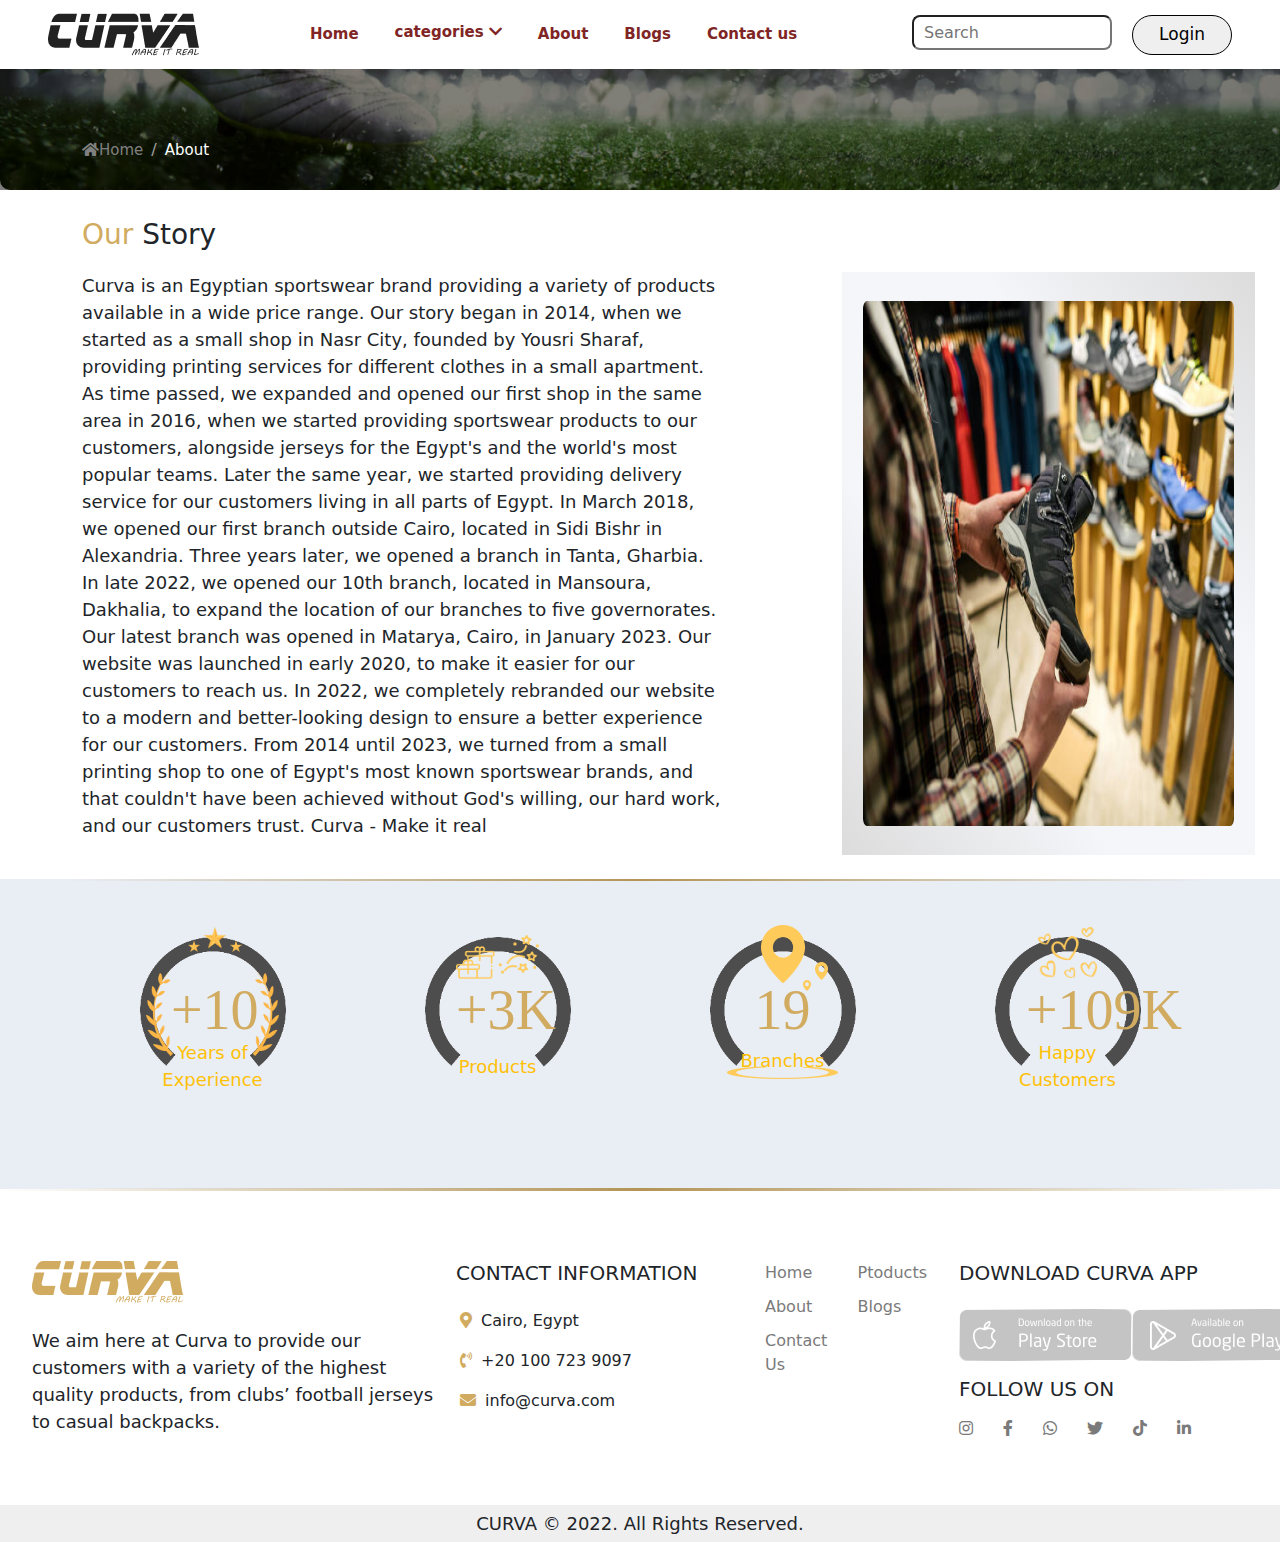
==== About.html @ 2c13c170 "First Upload" ====
<!DOCTYPE html>
<html lang="en" >
<head>
    <meta charset="UTF-8">
    <link href="https://cdn.jsdelivr.net/npm/bootstrap@5.3.3/dist/css/bootstrap.min.css" rel="stylesheet">
    <link rel="stylesheet" href="./CSS/style.css"/>
    <link rel="stylesheet" href="./CSS/all.css"/>
    <title>Curva</title>
</head>
<body>
    <header>
        <nav class="navbar fixed-top navbar-expand-sm bg-white">
            <div class="container-fluid px-5">
                <a class="navbar-brand" href="javascript:void(0)"><img src="./images/download (3).png" alt="" class="icon-header"></a>
                <button class="navbar-toggler" type="button" data-bs-toggle="collapse" data-bs-target="#mynavbar">
                  <span class="navbar-toggler-icon" ></span>
                </button>
                <div class="collapse navbar-collapse " id="mynavbar">
                  <ul class="navbar-nav m-auto">
                    <li class="header-chooses-li nav-item">
                      <a class="header-chooses-li-a nav-link" href="./index.html">Home</a>
                    </li>
                    <li class="header-chooses-list">
                        <a href="#" class="header-a1 header-chooses-li-a nav-link">categories <i class="fas fa-chevron-down i1"></i></a>
                        <div class="header-cacategories py-2">
                            <p href="#" class="header-categories-p">categories</p>
                            <ul class="header-chooses ul1">
                                <li class="header-categories-ul1-li header-chooses-li-a"><a href="#" class="header-categories-ul1-li-a header-categories-ul1-li-a1">Football clothes</a></li>
                                <li class="header-categories-ul1-li header-chooses-li-a"><a href="#" class="header-categories-ul1-li-a header-categories-ul1-li-a1">Football shoes</a></li>
                            </ul>
                            <ul class="header-chooses ul2">
                                <li class="header-categories-ul1-li header-chooses-li-a"><a href="#" class="header-categories-ul1-li-a header-categories-ul1-li-a1">Football</a></li>
                                <li class="header-categories-ul1-li header-chooses-li-a"><a href="#" class="header-categories-ul1-li-a header-categories-ul1-li-a1">clothes</a></li>
                            </ul>
                            <ul class="header-chooses ul3">
                                <li class="header-categories-ul1-li header-chooses-li-a"><a href="#" class="header-categories-ul1-li-a header-categories-ul1-li-a1">Football bags</a></li>
                                <li class="header-categories-ul1-li header-chooses-li-a"><a href="#" class="header-categories-ul1-li-a header-categories-ul1-li-a1">accessories</a></li>
                            </ul>
                        </div>
                    </li>
                    <li class="header-chooses-li nav-item"><a href="./About.html" class="header-chooses-li-a nav-link">About</a></li>
                    <li class="header-chooses-li nav-item"><a href="./Blogs" class="header-chooses-li-a nav-link">Blogs</a></li>
                    <li class="header-chooses-li nav-item"><a href="./Contact-Us.html" class="header-chooses-li-a nav-link">Contact us</a></li>
                  </ul>
                  <form class="d-flex">
                    <input class="search-input" type="text" placeholder="Search">
                    <button type="button" class="Login">Login</button> 
                  </form>
                </div>
              </div>
        </nav>
    </header>
    <div class="cover_header_page">
        <div class="overlay-cover-page d-flex align-items-end">
            <div class="container de">
                <div class="row">
                    <div class="col-12">
                        <div class="bg-transparent iq-card ">
                            <div class="row d-flex align-items-center mb-2">
                                <div class="col-lg-12">
                                    <div class="d-flex align-items-center bg-transparent">
                                        <ol class="breadcrumb bg-transparent mb-0 mt-1">
                                            <li class="breadcrumb-item text-initial">
                                                <a href="./index.html" class="router-link-active home" target="_self">
                                                    <i class="fas fa-home"></i>Home 
                                                </a>
                                            </li>
                                            <li class="breadcrumb-item text-white active">
                                                <span aria-current="location"> About </span>
                                            </li>
                                        </ol>
                                    </div>
                                </div>
                            </div>
                        </div>
                    </div>
                </div>
            </div>
        </div>
    </div>
    <section>
        <div class="mb-4 pt-4 text-initial container">
            <span class="font-size-16">
                <span>
                    <span class="title-colored-part">Our </span>
                </span>
                <span>
                    <span class="title-mode-part">Story</span>
                </span>
            </span>
            <div class="row justify-content-between mt-3">
                <div class="col-lg-7 story">
                    <p class=" text-initial">Curva is an Egyptian sportswear brand providing a variety of products available in a wide price range.

                    Our story began in 2014, when we started as a small shop in Nasr City, founded by Yousri Sharaf, providing printing services for different clothes in a small apartment. As time passed, we expanded and opened our first shop in the same area in 2016, when we started providing sportswear products to our customers, alongside jerseys for the Egypt's and the world's most popular teams. Later the same year, we started providing delivery service for our customers living in all parts of Egypt. 
                    
                    In March 2018, we opened our first branch outside Cairo, located in Sidi Bishr in Alexandria. Three years later, we opened a branch in Tanta, Gharbia. In late 2022, we opened our 10th branch, located in Mansoura, Dakhalia, to expand the location of our branches to five governorates. Our latest branch was opened in Matarya, Cairo, in January 2023.
                    
                    Our website was launched in early 2020, to make it easier for our customers to reach us. In 2022, we completely rebranded our website to a modern and better-looking design to ensure a better experience for our customers.
                    
                    From 2014 until 2023, we turned from a small printing shop to one of Egypt's most known sportswear brands, and that couldn't have been achieved without God's willing, our hard work, and our customers trust.
                    
                    Curva - Make it real
                    </p>
                </div>
                <div class="col-lg-4 col-10">
                    <div class="our-story-img d-flex align-items-center justify-content-center">
                        <img src="./images/our-story.7d98795c.png">
                    </div>
                </div>
            </div>
        </div>
    </section>
    <section class="iq-style1">
        <div class="achievements-section position-relative pt-5 pb-3 container">
            <div class="row mb-5 d-flex justify-content-around">
                <div class="mb-5 d-flex justify-content-center col-md-6 col-lg-2 col-6">
                    <div class="frame-about position-relative d-flex justify-content-center align-items-center mb-0">
                        <img src="./images/ellipse.8de0993b.png" class="shape">
                        <img src="./images/years.f1afad53.png" class="front-image-about exp-image">
                        <span class="achievement-stats text-center">
                            <p class="achievement-stats-text">+10</p>
                        </span>
                        <span class="achievement-title d-flex justify-content-center align-items-center">
                            <p class="text-warning text-center">Years of Experience</p>
                        </span>
                    </div>
                </div>
                <div class="mb-5 d-flex justify-content-center col-md-6 col-lg-2 col-6">
                    <div class="frame-about position-relative d-flex justify-content-center align-items-center mb-0">
                        <img src="./images/ellipse.8de0993b.png" class="shape">
                        <img src="./images/download (7).png" class="front-image-about product-image">
                        <span class="achievement-stats text-center">
                            <p class="achievement-stats-text">+3K</p>
                        </span>
                        <span class="achievement-title d-flex justify-content-center align-items-center">
                            <p class="text-warning">Products</p></span>
                        </div>
                </div>
                <div class="mb-5 d-flex justify-content-center col-md-6 col-lg-2 col-6">
                    <div class="frame-about position-relative d-flex justify-content-center align-items-center mb-0">
                        <img src="./images/ellipse.8de0993b.png" class="shape">
                        <img src="./images/download (8).png" class="front-image-about branch-image">
                        <span class="achievement-stats text-center">
                            <p class="achievement-stats-text">19</p>
                        </span>
                        <span class="achievement-title text-center">
                            <p class="text-warning">Branches</p>
                        </span>
                    </div>
                </div>
                <div class="mb-5 d-flex justify-content-center col-md-6 col-lg-2 col-6">
                    <div class="frame-about position-relative d-flex justify-content-center align-items-center mb-0">
                        <img src="./images/ellipse.8de0993b.png" class="shape">
                        <img src="./images/download (9).png" class="front-image-about clients-image">
                        <span class="achievement-stats text-center">
                            <p class="achievement-stats-text">+109K</p>
                        </span>
                        <span class="achievement-title d-flex justify-content-center align-items-center">
                            <p class="text-warning text-center">Happy Customers</p>
                        </span>
                    </div>
                </div>
            </div>
        </div>
    </section>
    <footer>
        <div class="footer-content p-4">
            <div class="footer-items row d-flex pt-5 justify-content-between">
                <div class="mb-4 col-lg-4 px-0 col-12 ">
                    <img src="./images/download(4).png" alt="" >
                    <p class="mt-4 font-size-12 text-justify"> We aim here at Curva to provide our customers with a variety of the highest quality products, from clubs’ football jerseys to casual backpacks. </p>
                </div>
                <div class="mb-4 col-lg-3 col-12">
                    <h5 class="mb-4">CONTACT INFORMATION</h5>
                    <ul class="list-unstyled">
                        <li class="mb-3">
                            <i class="fi px-1 fas fa-map-marker-alt"></i> Cairo, Egypt
                        </li>
                        <li class="mb-3">
                            <i class=" fi px-1 fas fa-phone-volume"></i>
                            <span style="direction: ltr; display: inline-block;"> +20 100 723 9097</span>
                        </li>
                        <li>
                            <i class=" fi px-1 fas fa-envelope"></i> info@curva.com
                        </li>
                    </ul>
                </div>
                <div class="mb-4 col-lg-2 col-12">
                    <div class="d-flex footer-list">
                         <ul class="footer-ul1 list-unstyled">
                            <li><a href="#">Home</a></li>
                            <li><a href="#">About</a></li>
                            <li><a href="#">Contact Us</a></li>
                        </ul>
                        <ul class="footer-ul1 list-unstyled">
                            <li><a href="#">Ptoducts</a></li>
                            <li><a href="#">Blogs</a></li>
                        </ul>
                    </div>
                </div>
                <div class="mb-4 col-lg-3 px-0 col-12">
                    <h5 class="text-uppercase font-weight-bold mb-4">DOWNLOAD CURVA APP</h5>
                    <div class="imgs d-flex">
                        <div class="me-auto">
                            <img src="./images/download (4).png" alt="" >
                        </div>
                        <div >
                            <img src="./images/download (5).png" alt="" >
                        </div>
                    </div>
                    <h5 class="text-uppercase font-weight-bold my-3 mb-3">FOLLOW US ON</h5>
                    <ul class="list-unstyled d-flex p-0 font-size-22 footer-socials ul-links" style="gap: 20px;">
                        <li><a href="#" target="_blank" ><i class="fab fa-instagram"></i></a></li>
                        <li><a href="#" target="_blank"><i class="fab fa-facebook-f"></i></a></li>
                        <li><a href="#" target="_blank"><i class="fab fa-whatsapp"></i></a></li>
                        <li><a href="#" target="_blank"><i class="fab fa-twitter"></i></a></li>
                        <li><a href="#" target="_blank"><i class="fab fa-tiktok"></i></a></li>
                        <li><a href="#" target="_blank"><i class="fab fa-linkedin-in"></i></a></li>
                    </ul>
                </div>
            </div>
        </div>
    </footer>
    <div class="f container-fluid">
        <p class="text-center m-0 p-0">CURVA © 2022. All Rights Reserved.</p>
    </div>
    <script src="https://cdn.jsdelivr.net/npm/bootstrap@5.3.3/dist/js/bootstrap.bundle.min.js"></script>
</body>
---- CSS/style.css ----
*{
    padding: 0;
    margin: 0;
    box-sizing: border-box;
}
header{
    margin-bottom: 10px;
}
.contain{
    width: 100%;
    margin: auto;
}
.header-chooses{
    list-style: none;
}
a{
    text-decoration: none;
}

.header-chooses-li-a{
   color:rgb(127, 37, 37);
   font-weight: bold;
   font-size: 15px;
   margin-right:20px ;
}
.header-chooses-li-a:hover {
    color: black;
    text-decoration: none;
 }
.i1{
    font-size: 15px;
}
.Login{
    font-size: 17px;
    border-radius: 20px;
    width: 100px;
    height: 40px;
    border: solid rgb(0, 0, 0) 1px;
    
}
.header-content .search-login button:hover {
    cursor: pointer;
    color:rgb(127, 37, 37) ;
}
.search-input{
    border-radius: 8px;
    width: 200px;
    height: 35px;
    padding-left: 10px;
    margin-right: 20px;
}
.header-chooses-list {
    position: relative;
}
.header-cacategories{
    position: absolute;
    width: 600px;
    display: flex;
    justify-content: space-between;
    align-items: center;
    border:2px solid rgb(127, 37, 37);
    transform: scale(0);
    opacity: 0;
    visibility: hidden;
    transition: transform .5s;
    margin-top: 5px;
    padding-left: 10px;
    z-index: 100;
    background-color: #fff;
}
.header-categories-p{
    margin-right: 20px;
    margin-top: 10px;
    font-size: 20px;
    font-weight: bold;
}
.header-chooses-list:hover .header-cacategories{
    transform: scale(1);
    opacity: 1;
    visibility: visible;
}
.header-categories-ul1-li{
    margin-top: 0px;
    margin-bottom: 10px;
}
.header-chooses-li .header-chooses-li-a{
    position: relative;
    padding: 10px 19px;
    display: block;
    font-weight: bold;
}
.header-categories-ul1-li a:hover{
    color: rgb(0, 0, 0);
}
.main-contenr{
    width: 100%;
    height: 89vh;
    background-image: url(../images/main-cover.3543edb9.png);
    background-repeat: no-repeat;
    background-size:cover;
    position: relative;
    margin: auto;
}
.overlay{
    position: absolute;
    height: 100%;
    width: 100%;
    top: 0;
    left: 0;
    background:hsla(0, 0%, 94.1%, .7);
}
.main-section-content{
width: 70%;
position: absolute;
top: 50%;
left: 50%;
transform: translate( -50% , -50%);
text-align: center;
}
.main-section-title{
    font-size: 40px;
}
.main-section-b{
    width: 160px;
    height: 45px;
    border-radius: 20px;
    margin-top: 20px;
    font-size: 17px;

}
.main-section-b:hover{
    cursor: pointer;
}
.main-section-b1{
    background-color:inherit;
    margin-right: 30px;
}
.main-section-b2{
    border: none;
    background-color:#d1ab5f;
}




.categ-sec{
    background-color:#f5f6fa;
}

.category-a{
    color: black;
}
.category-a:hover{
    text-decoration: none;
    color: black;
}
.title-colored-part {
    color: #d1ab5f;
    font-size: 28px;
}
.title-mode-part {
    font-size: 28px ;
}
.category-card-container{
    background-color: #fff;
}
.category-card-container {
    border: 1px solid transparent ;
    border-radius: 10px;
    overflow: hidden;
}
.category-card-container{
    z-index: 0;
    position: relative;
}
.categ-body{
    background-color: #fff;
    flex: 1 1 auto;
    min-height: 1px;
    padding: 1.25rem;
}
.shape-path {
    filter: invert(100%);
}
.front-image {
    position: relative;
    z-index: 5;
}
.shape-path {
    position: absolute ;
    top: 20px;
    width: 150px;
    height: 150px;
    border: none;
    background-repeat: no-repeat;
    background-position: 50%;
}
.card {
    display: flex;
    flex-direction: column;
    min-width: 0;
    word-wrap: break-word;
    background-color: #fff;
    background-clip: border-box;
    border: 1px solid rgba(0, 0, 0, .125);
    border-radius: .25rem;
    padding: 0;
}
.position-relative {
    position: relative !important;
}
.justify-content-center {
    justify-content: center ;
}
.align-items-center {
    align-items: center ;
}
.frame {
    height: 197px;
}

.category-card-container {
    border: 1px solid transparent !important;
    border-radius: 10px !important;
    overflow: hidden;
}

.categ-sec{
    background-color: rgb(244, 244, 244);
}



.Product-content{
    width: 95%;
    margin: auto;
    margin-bottom: 0px;
}
.Product-section{
    background-color:rgb(225, 225, 225);
}

.header-product span span{
    color: rgb(0, 0, 0);
    font-size: 30px;
   
}
.header-product span .s1{
    color: #ffd369;
}
.header-product a button{
    font-size: 20px;
    border: 1px solid black;
    border-radius: 40px;
    width: 120px;
    height: 60px;
}

.card{
    border-radius:10px;
    margin-bottom: 20px;
}
.card-img-top{
    border-radius: 10px;
}
.card-body{
    position: relative;
}
.card-body p{
    font-size: 18px;
}
.price{
    font-size: 18px;
    font-weight: bold;
    color: #d1ab5f;
}
.e{
    font-size: 10px;
    
}
.carti{
    display: inline-block;
    position: absolute;
    left: 240px;
}
.arrow{
    display: inline-block;
    position: absolute;
    left: 240px;
    color:#ffd369;
    visibility: hidden;
    opacity: 0;
    transition:all 0.5s;
}
.card:hover .arrow{
    visibility: visible;
    opacity: 1;
    left:270px;
}
.card:hover .carti{
    color: #d1ab5f;
}
.card:hover{
    box-shadow: 1px 1px 100px 10px rgb(172, 172, 172);
}
.brand-img {
    width: 108px;
}
.curva-transparent-btn {
    border-radius: 25px ;
    background-color: transparent ;
    color: black;
    border: black solid 1px;
}
.company{
    background-color: #e5e6ea;
}
.curva-transparent-btn:hover {
     color: black;
}
.clups{
    background-color: #e9edf4;
}
.Blogs-content{
    width: 95%;
    margin:auto;
   
}
.Blogs-section{
    background-color:#f5f6fa;
}
.header-Blogs{
    margin-bottom: 48px;
}
.header-Blogs span span{
    font-size: 30px;
}
.header-Blogs span .s1{
    color: #ffd369;
}
.header-Blogs a button{
    font-size: 20px;
    border: 1px solid black;
    border-radius: 40px;
    width: 120px;
    height: 60px;
}
.card-img-top{
    border-radius: 10px 10px 0 0;
}
.card-body p{
    font-size: 18px;
}
.card-body .p1{
    color: rgb(145, 145, 145);
    font-size: 15px;
}
.card-body .p2{
    font-size: 20px;
    font-weight: bold;
}
.card-body .p3{
    color: rgb(171, 171, 171);
    font-size: 17px;
}
.f{
    background-color: #f0efef;
    padding: 5px 0;
}
.f p{
    font-size:18px ;
}
footer:before {
    position: absolute;
    content: "";
    top: 0;
    width: 100%;
    left: 0;
    z-index: 1;
    height: 1.5px;
    background: #b39455;
    background: linear-gradient(90deg, rgba(179, 148, 85, 0), #b39455 50%, #b39455 0, rgba(179, 148, 85, 0));
}
footer{
position: relative;
}
.footer-items{
    padding-left: 20px;
}
.fi{
    color:#d1ab5f;
}
.footer-list ul li a{
    color: rgb(122, 122, 122);
    text-decoration: none;
}
.footer-list ul li a:hover{
    color: rgb(42, 42, 42);
}
.footer-ul1{
    margin-right: 20px;
}
.footer-ul1 li{
    margin-bottom: 10px;
}
.ul-links li a i{
    display: inline-block;
    color:rgb(122, 122, 122) ;
    margin-right: 10px;
}
.ul-links li a i:hover{
    color: rgb(42, 42, 42);
}
.cover_header_page {
    border-radius: 10px;
    position: relative;
    width: 100%;
    height: 20vh;
    background-size: cover !important;
    background-position: 0;
    background-image: url(../images/cover_pages.f0f592cc.png);
}
.overlay-cover-page {
    position: absolute;
    top: 0;
    left: 0;
    width: 100%;
    height: 100%;
    background: rgba(0, 0, 0, .5);
}
.breadcrumb-item a, .breadcrumb-item span {
    font-size: 15px ;
}
.text-initial {
    text-align: initial ;
}
a, a:hover {
    color: var(--iq-primary);
}
.de{
    padding-bottom: 20px;
}
.home{
    color: grey;
}
.home:hover{
    color: rgb(99, 99, 99);
    text-decoration: none;
}

.our-story-img {
    background-image: linear-gradient(to right top, #dcdcdc,#f5f6fa, #f5f6fa, #dcdcdc);
}
.our-story-img {
    width: 116%;
    height: 100%;
}

.our-story-img img {
    width: 90%;
    height: 90%;
}
.story{
    margin-right: 50px;
}
.achievements-section:after, .achievements-section:before {
    content: "";
    width: 100%;
    position: absolute;
    left: 0;
    height: 1.5px;
    background: #b39455;
    background: linear-gradient(90deg, rgba(179, 148, 85, 0), #b39455 50%, #b39455 0, rgba(179, 148, 85, 0));
}
.achievements-section:before {
    top: 0;
}
.achievements-section:after {
    bottom: 0;
}
.iq-style1 {
    background-color: #e9edf4 !important;
} 
.frame-about {
    padding: 10px !important;
}
.shape {
    color: #a09e9e;
    width: 100%;
    position: relative;
    border: none;
    background-position: 50%;
    
}
.product-image {
    top: 5%;
    width: 50%;
    height: auto;
}
.clients-image {
    top: 0;
    width: 35%;
    height: auto;
}
.exp-image {
    top: 0;
    width: 80%;
    height: auto;
}
.front-image-about {
    position: absolute !important;
    margin-left: auto;
    margin-right: auto;
}
.achievement-stats {
    direction: ltr;
    position: absolute !important;
    top: 30%;
    margin: auto !important;
    height: 100px;
    width: 50%;
}
.achievement-stats-text {
    font-family: Inter;
    font-style: normal;
    font-weight: 500;
    font-size: 56px;
    line-height: 77px;
    text-transform: capitalize;
    color: #d1ab5f !important;
}
.achievement-title {
    padding: 0 !important;
    position: absolute !important;
    top: 80%;
    margin-left: auto;
    margin-right: auto;
    width: 111px;
    height: 54px;
}
.content-page {
    overflow: unset !important;
    padding: 0 !important;
}
.city-box {
    font-size: 24px;
   
    padding: 5px 20px 5px 150px;
    margin-left: -150px;
    margin-bottom: 20px;
}
p {
    font-size: 18px;
}
.curva-icon-btn, .grey-btn {
    font-size: 18px !important;
    font-width: 400;
}
.curva-icon-btn {
    border-radius: 8px !important;
    border: 1px solid #d1ab5f !important;
    color: #d1ab5f !important;
}
.curva-icon-btn, .curva-remove-btn {
    padding: 5px 21px;
    background-color: transparent !important;
}
.curva-granola-btn {
    border: none !important;
    background-color: #ceb47f;
}
.small-rounded-btn {
    border-radius: 8px !important;
}
.curva-granola-btn, .curva-transparent-btn {
    height: 53px !important;
    padding: 12px 29px !important;
    font-size: 18px !important;
    font-weight: 400 !important;
}
.curva-form {
    background-color: #e5e6ea;
}
.curva-form-up {
    margin-top: -40px !important;
}
.curva-form {
    padding: 40px 50px;
    border-radius: 8px;
    display: flex;
    flex-wrap: wrap;
    justify-content: center;
}
.curva-control-input {
    position: relative !important;
    border-radius: 7px !important;
    overflow: hidden !important;
}
.curva-control-input input {
    border: none !important;
    border-radius: 0 !important;
}
.content-page{
   background-color:  #f5f6fa;
}
.breadcrumb-item+.breadcrumb-item::before{
    color: #a09e9e;
}
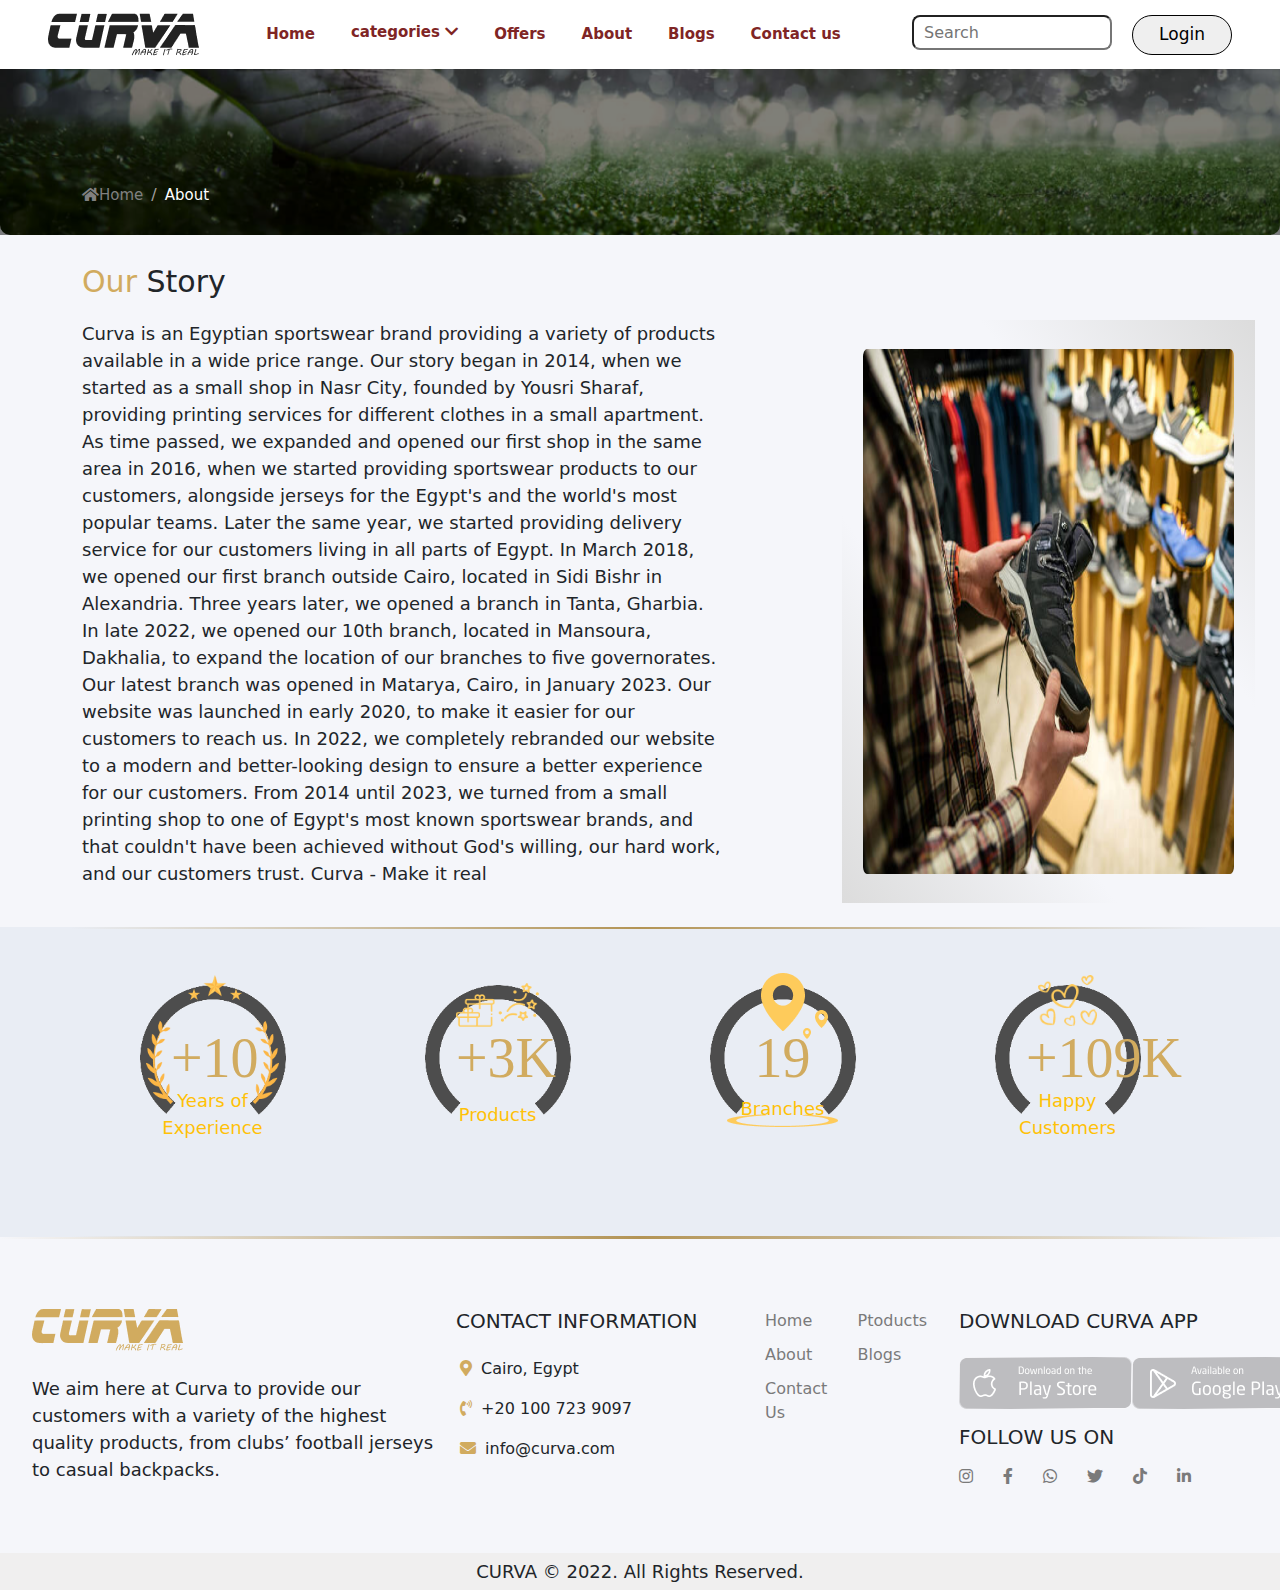
==== commit a09ebfe6: "third Upload" ====
--- a/About.html
+++ b/About.html
@@ -10,7 +10,7 @@
 <body>
     <header>
         <nav class="navbar fixed-top navbar-expand-sm bg-white">
-            <div class="container-fluid px-5">
+            <div class="container-fluid px-5 d-flex">
                 <a class="navbar-brand" href="javascript:void(0)"><img src="./images/download (3).png" alt="" class="icon-header"></a>
                 <button class="navbar-toggler" type="button" data-bs-toggle="collapse" data-bs-target="#mynavbar">
                   <span class="navbar-toggler-icon" ></span>
@@ -21,7 +21,7 @@
                       <a class="header-chooses-li-a nav-link" href="./index.html">Home</a>
                     </li>
                     <li class="header-chooses-list">
-                        <a href="#" class="header-a1 header-chooses-li-a nav-link">categories <i class="fas fa-chevron-down i1"></i></a>
+                        <a href="./Products.html" class="header-a1 header-chooses-li-a nav-link">categories <i class="fas fa-chevron-down i1"></i></a>
                         <div class="header-cacategories py-2">
                             <p href="#" class="header-categories-p">categories</p>
                             <ul class="header-chooses ul1">
@@ -38,8 +38,9 @@
                             </ul>
                         </div>
                     </li>
+                    <li class="header-chooses-li nav-item"><a href="./Offers.html" class="header-chooses-li-a nav-link">Offers</a></li>
                     <li class="header-chooses-li nav-item"><a href="./About.html" class="header-chooses-li-a nav-link">About</a></li>
-                    <li class="header-chooses-li nav-item"><a href="./Blogs" class="header-chooses-li-a nav-link">Blogs</a></li>
+                    <li class="header-chooses-li nav-item"><a href="./Blogs.html" class="header-chooses-li-a nav-link">Blogs</a></li>
                     <li class="header-chooses-li nav-item"><a href="./Contact-Us.html" class="header-chooses-li-a nav-link">Contact us</a></li>
                   </ul>
                   <form class="d-flex">
@@ -47,13 +48,19 @@
                     <button type="button" class="Login">Login</button> 
                   </form>
                 </div>
+                <!-- <span style="position: relative; margin-left: 20px;">
+                    <div class="countCart position-absolute">1</div>
+                    <a href="./cart.html">
+                        <i style="color: #d1ab5f; font-size: 28px;" class="fas fa-shopping-cart"></i>
+                    </a>
+                </span> -->
               </div>
         </nav>
     </header>
     <div class="cover_header_page">
         <div class="overlay-cover-page d-flex align-items-end">
             <div class="container de">
-                <div class="row">
+                <div class="row ">
                     <div class="col-12">
                         <div class="bg-transparent iq-card ">
                             <div class="row d-flex align-items-center mb-2">
@@ -226,4 +233,5 @@
         <p class="text-center m-0 p-0">CURVA © 2022. All Rights Reserved.</p>
     </div>
     <script src="https://cdn.jsdelivr.net/npm/bootstrap@5.3.3/dist/js/bootstrap.bundle.min.js"></script>
-</body>+</body>
+</html>--- a/CSS/style.css
+++ b/CSS/style.css
@@ -2,6 +2,10 @@
     padding: 0;
     margin: 0;
     box-sizing: border-box;
+}
+body{
+   background-color:  #f5f6fa;
+   /* font-family: Neo Sans Arabic Regular ; */
 }
 header{
     margin-bottom: 10px;
@@ -156,10 +160,10 @@
 }
 .title-colored-part {
     color: #d1ab5f;
-    font-size: 28px;
+    font-size: 30px;
 }
 .title-mode-part {
-    font-size: 28px ;
+    font-size: 30px ;
 }
 .category-card-container{
     background-color: #fff;
@@ -415,7 +419,7 @@
     border-radius: 10px;
     position: relative;
     width: 100%;
-    height: 20vh;
+    height: 25vh;
     background-size: cover !important;
     background-position: 0;
     background-image: url(../images/cover_pages.f0f592cc.png);
@@ -441,6 +445,9 @@
     padding-bottom: 20px;
 }
 .home{
+    color: grey;
+}
+.blogs{
     color: grey;
 }
 .home:hover{
@@ -554,7 +561,7 @@
 }
 .curva-icon-btn, .grey-btn {
     font-size: 18px !important;
-    font-width: 400;
+    
 }
 .curva-icon-btn {
     border-radius: 8px !important;
@@ -605,4 +612,314 @@
 }
 .breadcrumb-item+.breadcrumb-item::before{
     color: #a09e9e;
-}+}
+
+.btn-sort{
+    color: #d1ab5f;
+    border:  1px solid #d1ab5f;
+    background-color: transparent;
+    height: 45px;
+    width: 100px;
+}
+.curva-dropdown{
+    background-color: #e5e6ea;
+    color:  black;
+}
+.btn:hover {
+    color: #d1ab5f;
+    border:  1px solid #d1ab5f;
+    background-color: transparent;
+}
+.btn-check:checked+.btn, .btn.active, .btn.show, .btn:first-child:active, :not(.btn-check)+.btn:active{
+    color: #000000;
+    border:  1px solid #d1ab5f;
+    background-color: transparent;
+}
+.dropdown-item:hover{
+    color: #d1ab5f;
+}
+.img-container{
+    height: 300px;
+    width: auto;
+    background-size: cover;
+    
+}
+.card-arrow-icon{
+    opacity: 0;
+    transform: translateX(-10px);
+    color: #d1ab5f;
+    transition: .3s;
+}
+.card:hover .card-arrow-icon{
+    
+    opacity: 1;
+    transform: translateX(10px);
+}
+.card:hover .cars{
+    color: #d1ab5f;
+}
+.fav-btn {
+    position: absolute;
+    top: 15px;
+    right: 15px;
+    width: 40px;
+    height: 40px;
+    border: none;
+    border-radius: 50%;
+    display: flex;
+    justify-content: center;
+    align-items: center;
+    background-color: transparent;
+}
+.tags {
+    position: absolute;
+    top: 10px;
+    left: 15px;
+}
+.tag {
+    margin-top: 5px;
+    padding: 3px 20px;
+    height: 35px;
+    width: -webkit-fit-content;
+    width: -moz-fit-content;
+    width: fit-content;
+    border: none;
+    border-radius: 25px;
+    font-size: 16px;
+    font-weight: 500;
+    background-color: #c45858;
+    color: #fff;
+    position: relative;
+    display: flex;
+    justify-content: center;
+    align-items: center;
+}
+.all-categ {
+    background-color: #efefef;
+}
+
+.side-filter .category-list {
+    text-align: left;
+}
+ .side-filter .not-collapsed {
+    background-color: #f5f6fa;
+    border-left: 2px solid #d1ab5f;
+}
+.list-group-item{
+    background-color: #efefef;
+
+}
+.list-group div{
+    border-width: 0px;
+}
+.list-group .active-all {
+    background-color: #f5f6fa;
+    border-left: 2px solid #d1ab5f;
+    border-radius: 10px;
+}
+.curva-granola-btn{
+    background-color: #d1ab5f !important;
+    color: #000 ;
+}
+.curva-granola-btn:hover{
+    color: #000;
+}
+.curva-pagination>li>span {
+    margin-left: 8px ;
+    background-color: transparent ;
+    border-radius: 5px ;
+}
+.page-link {
+    color: black;
+}
+.page-item.disabled .page-link {
+    color: #6c757d;
+    pointer-events: none;
+    cursor: auto;
+    background-color: #fff;
+    
+}
+.page-link {
+    position: relative;
+    display: block;
+    padding: .5rem .75rem;
+    margin-left: -1px;
+    line-height: 1.25;
+    color: var(--iq-primary);
+    background-color: transparent;
+}
+.page-item.disabled .page-link {
+    color: #6c757d;
+    pointer-events: none;
+    cursor: auto;
+    background-color: transparent;
+  
+}
+.soon-tag {
+    background-color: #d1ab5f;
+    color: #fff;
+}
+.active>.page-link, .page-link.active {
+    z-index: 3;
+    color: black;
+    background-color: #e9edf4;
+    border-color: #e9edf4;
+}
+.disabled>.page-link{
+    border-color: #e9edf4;
+}
+.curva-pagination>li>button, .curva-pagination>li>span {
+    margin-left: 8px !important;
+    background-color: transparent !important;
+    border-radius: 5px !important;
+}
+.curva-pagination>li.active>button, .curva-pagination>li>button:focus {
+    background-color: #e9edf4;
+    box-shadow: none;
+}
+.wishlist_button {
+    background: none !important;
+    border: none;
+    justify-content: space-between;
+    display: flex;
+    gap: 14px;
+    align-items: center;
+    color: #939393;
+
+}
+.wishlist_button i {
+    padding: 8px;
+    border-radius: 50%;
+    font-size: 16px;
+    background-color: #fff;
+}
+.category_badge {
+    background-color: #fff;
+}
+.badge {
+    padding: .3em .6em;
+    line-height: 1.3;
+    text-transform: capitalize;
+    color: #000;
+    font-weight: 500;
+}
+.selected_color, .selected_size {
+    border: 1px solid #d1ab5f;
+}
+.selected_size{
+    background-color: #e9edf4;
+}
+.products_color_outside {
+    width: 35px;
+    height: 35px;
+    border-radius: 10px;
+    display: flex;
+    justify-content: center;
+    align-items: center;
+}
+.products_color_inside {
+    width: 25px;
+    height: 25px;
+    border-radius: 50%;
+}
+.table-quantity-btn:disabled{
+    background-color: #f5f6fa;
+}
+.table-quantity-btn {
+    width: 45px;
+    height: 45px;
+    border: none !important;
+    border-radius: 8px;
+    color: #d1ab5f !important;
+    font-size: 20px !important;
+}
+.table-quantity-text {
+    width: 80px !important;
+    height: 45px !important;
+    border: none !important;
+    border-radius: 8px;
+    font-size: 14px;
+    text-align: center;
+    color: #000;
+    background-color: #e5e6ea;
+}
+.add_to_cart_button {
+    background: transparent;
+    border: 1px solid #d1ab5f;
+    color: #d1ab5f;
+}
+.buy:hover{
+    color: black;
+}
+.countCart {
+    background-color: #000;
+    width: 12px;
+    height: 12px;
+    border-radius: 50%;
+    right: -7px;
+    top: -1px;
+    color: #fff;
+    font-weight: 700;
+    display: flex;
+    justify-content: center;
+    align-items: center;
+    font-size: 9px;
+}
+.curva-table th {
+    background-color: #e5e6ea;
+    color: #c1c1c1;
+}
+.curva-table-row{
+    background-color: #efefef !important;
+}
+.curva-table-row td{
+    border-top-color: #fff !important;
+    border-top: 1px solid #dee2e6;
+    background-color: transparent;
+    vertical-align: middle !important;
+}
+.table-img {
+    width: 65px;
+    height: 65px;
+    border-radius: 6px;
+    margin-right: 10px;
+}
+td, th {
+    outline: 0;
+    white-space: nowrap;
+}
+.currency {
+    font-size: 12px;
+    margin-left: 5px;
+    color: #c1c1c1;
+}
+.table-quantity-btn{
+    background-color: white;
+}
+.remove-btn:hover{
+    border: none !important;
+}
+.order-summary .title {
+    font-size: 20px;
+    font-width: 400px;
+    color: #d1ab5f !important;
+}
+.order-summary {
+    padding: 20px 0;
+    border-radius: 8px;
+    font-size: 18px;
+    font-width: 400px;
+    background-color: #efefef;
+}
+.order-summary .row {
+    margin: 0 !important;
+    padding: 5px 20px;
+}
+.order-summary .total-row {
+    padding: 10px 20px !important;
+    margin: 15px 0 !important;
+}
+.order-summary .total-row {
+    background-color: #f5f6fa;
+}
+
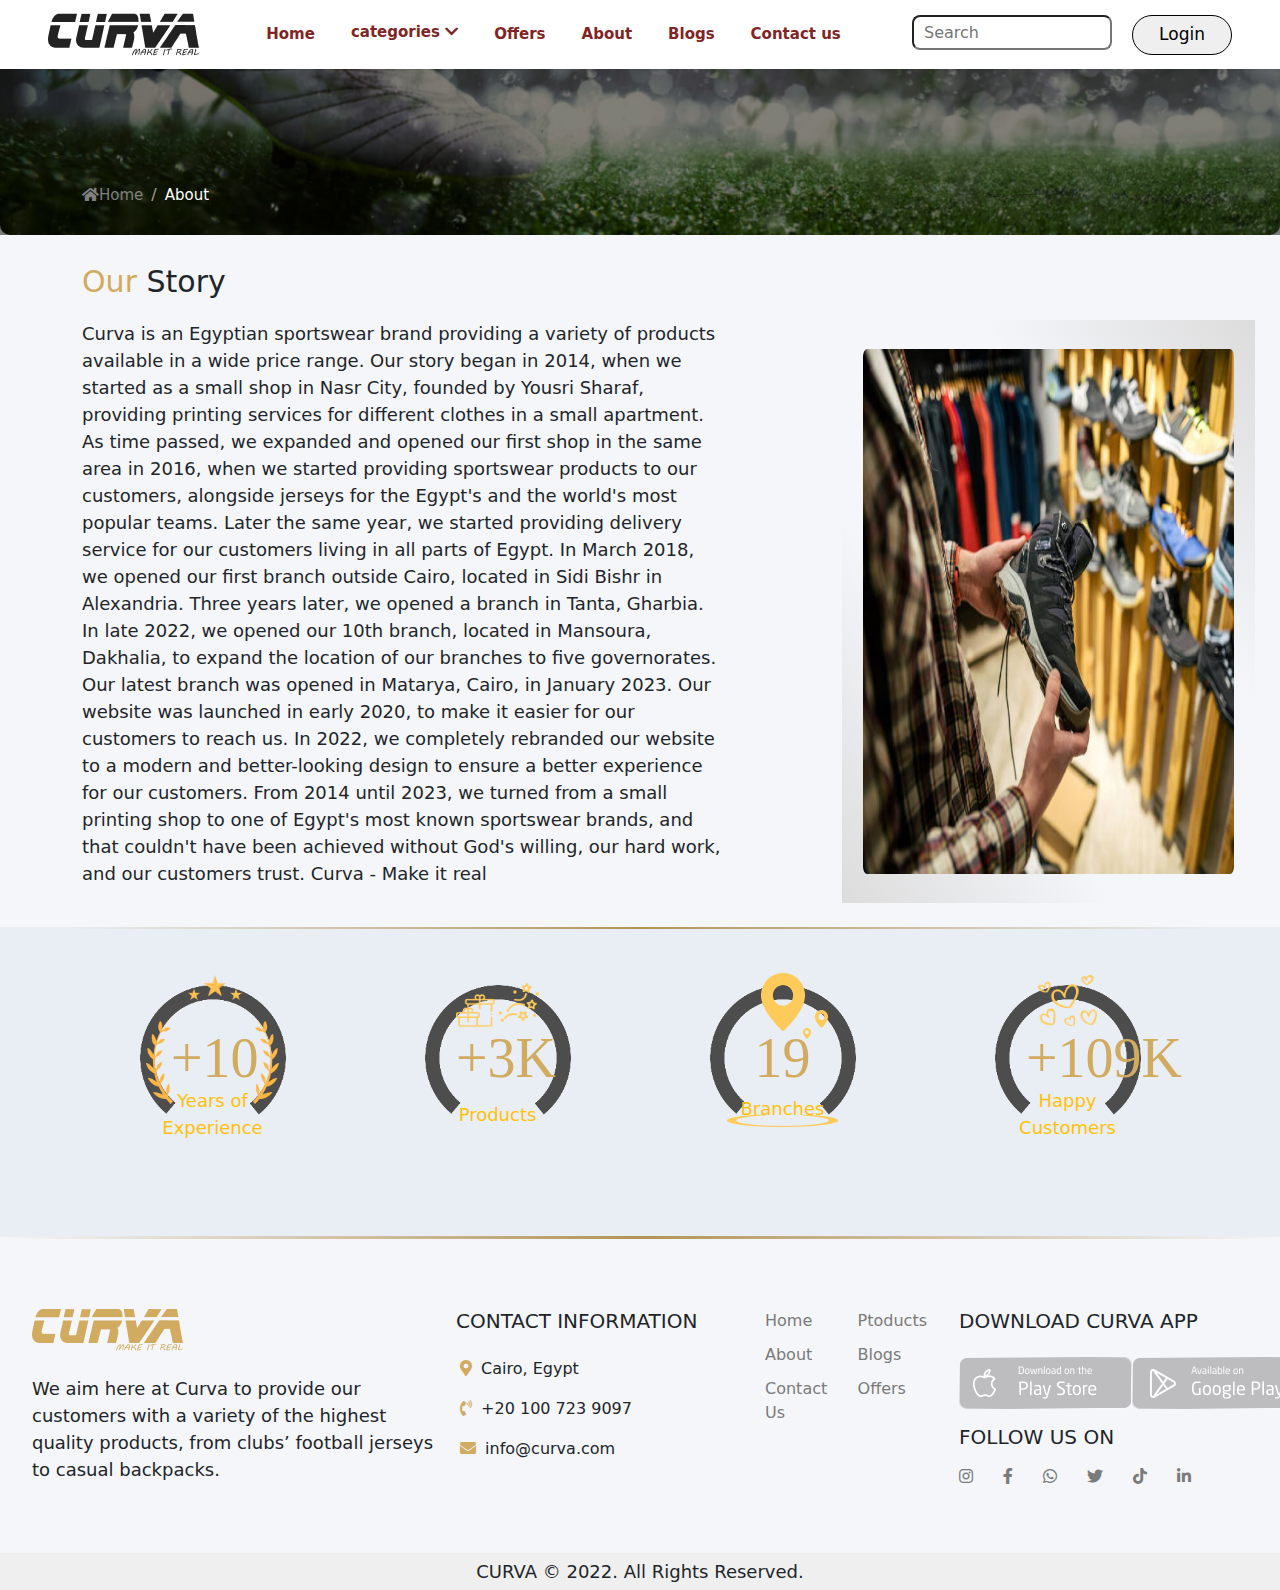
==== commit bb4982b7: "fourth Upload" ====
--- a/About.html
+++ b/About.html
@@ -196,13 +196,14 @@
                 <div class="mb-4 col-lg-2 col-12">
                     <div class="d-flex footer-list">
                          <ul class="footer-ul1 list-unstyled">
-                            <li><a href="#">Home</a></li>
-                            <li><a href="#">About</a></li>
-                            <li><a href="#">Contact Us</a></li>
+                            <li><a href="./index.html">Home</a></li>
+                            <li><a href="./About.html">About</a></li>
+                            <li><a href="./Contact-Us.html">Contact Us</a></li>
                         </ul>
                         <ul class="footer-ul1 list-unstyled">
-                            <li><a href="#">Ptoducts</a></li>
-                            <li><a href="#">Blogs</a></li>
+                            <li><a href="./Products.html">Ptoducts</a></li>
+                            <li><a href="./Blogs.html">Blogs</a></li>
+                            <li><a href="./Offers.html">Offers</a></li>
                         </ul>
                     </div>
                 </div>
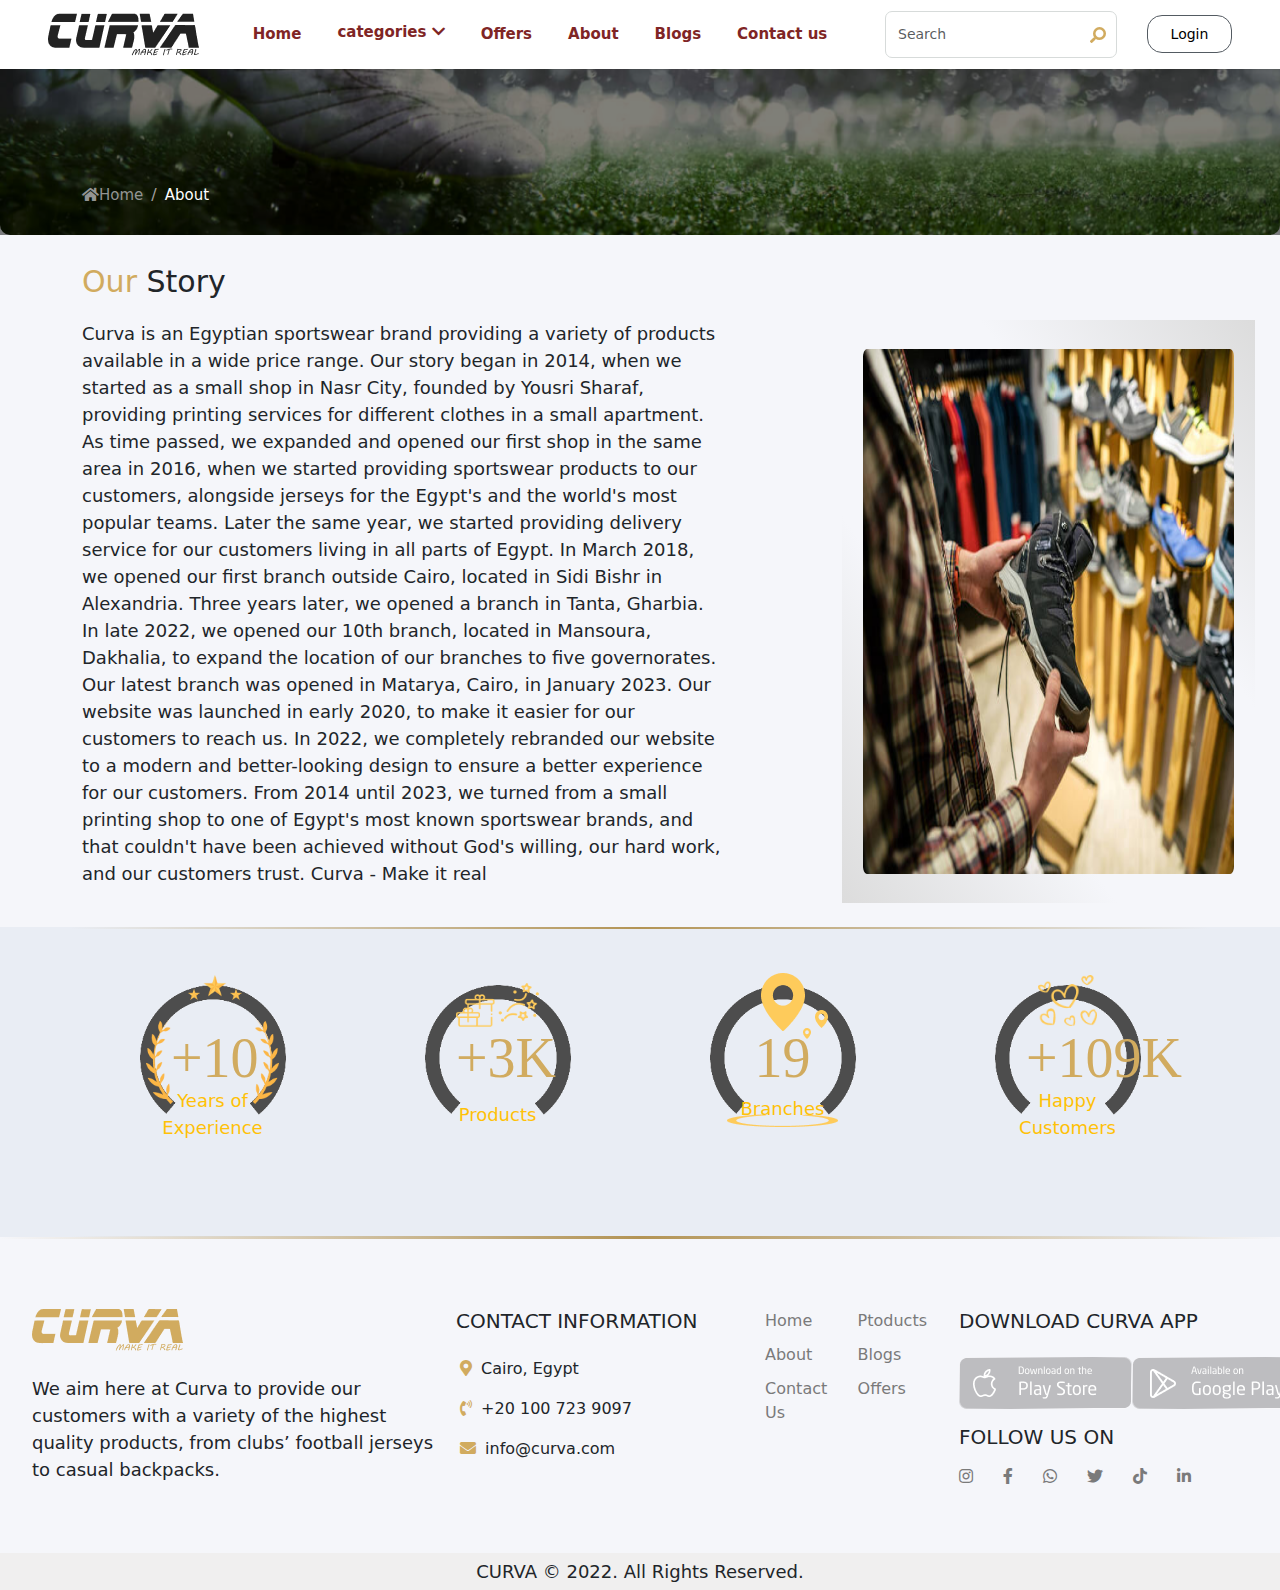
==== commit 7f9484ee: "sixth Upload" ====
--- a/About.html
+++ b/About.html
@@ -43,11 +43,19 @@
                     <li class="header-chooses-li nav-item"><a href="./Blogs.html" class="header-chooses-li-a nav-link">Blogs</a></li>
                     <li class="header-chooses-li nav-item"><a href="./Contact-Us.html" class="header-chooses-li-a nav-link">Contact us</a></li>
                   </ul>
-                  <form class="d-flex">
-                    <input class="search-input" type="text" placeholder="Search">
-                    <button type="button" class="Login">Login</button> 
+                  <form class="d-flex ">
+                    <div class="headerInput  "><input type="text" placeholder="Search" class="form-control"><i class="fas fa-search"></i></div>
+                    <a href="./Login.html"><button type="button" class="Login">Login</button></a>
                   </form>
                 </div>
+                <!-- <div class="dropdown">
+                    <button onclick="myFunction()" class="dropbtn "><img class="rounded-circle" src="./images/th.jpeg" alt=""></button>
+                    <div id="myDropdown" class="dropdown-content">
+                      <a href="./Profile.html"><i class="far fa-user"></i>Profile Info</a>
+                      <a href="#"><i class="far fa-heart"></i>Wishlist</a>
+                      <a href="#"><i class="fas fa-sign-out-alt"></i>Logout </a>
+                    </div>
+                </div> -->
                 <!-- <span style="position: relative; margin-left: 20px;">
                     <div class="countCart position-absolute">1</div>
                     <a href="./cart.html">
--- a/CSS/style.css
+++ b/CSS/style.css
@@ -35,12 +35,13 @@
     font-size: 15px;
 }
 .Login{
-    font-size: 17px;
-    border-radius: 20px;
-    width: 100px;
-    height: 40px;
-    border: solid rgb(0, 0, 0) 1px;
-    
+    font-size: 14px;
+    border-radius: 15px;
+    width: 85px;
+    height: 38px;
+    border: solid #545b62 1px;
+    background-color: transparent;
+    margin-top: 4px;
 }
 .header-content .search-login button:hover {
     cursor: pointer;
@@ -265,7 +266,7 @@
     margin-bottom: 20px;
 }
 .card-img-top{
-    border-radius: 10px;
+border-radius: 0 !important;
 }
 .card-body{
     position: relative;
@@ -349,9 +350,7 @@
     width: 120px;
     height: 60px;
 }
-.card-img-top{
-    border-radius: 10px 10px 0 0;
-}
+
 .card-body p{
     font-size: 18px;
 }
@@ -669,7 +668,7 @@
     display: flex;
     justify-content: center;
     align-items: center;
-    background-color: transparent;
+    opacity: 0.7;
 }
 .tags {
     position: absolute;
@@ -923,3 +922,194 @@
     background-color: #f5f6fa;
 }
 
+.login{
+    background: #fff;
+    border-radius: 15px;
+    margin-bottom: 30px;
+    border: none;
+}
+.form-control {
+    height: 45px;
+    line-height: 45px;
+    background: transparent;
+    border: 1px solid #d7dbda;
+    font-size: 14px;
+    border-radius: 10px;
+}
+.social_login_border {
+    height: 2px;
+    background-color: #e5e6ea;
+    width: 90%;
+    display: inline-block;
+}
+.social_buttons {
+    background: transparent !important;
+    border-radius: 6px !important;
+    padding: 5px 20px;
+    border: 1px solid #3e7ac8;
+}
+.social_buttons.google {
+    border: 1px solid #bb4646;
+}
+.btn-signup:hover{
+    color: #000000;
+}
+.headerInput {
+    position: relative;
+    padding-right: 32px;
+    border-radius: 7px;
+    overflow: hidden;
+    margin-right: 30px;
+    border: 1px solid #d7dbda;
+    background-color: #fff;
+}
+.headerInput i {
+    position: absolute;
+    top: 33%;
+    right: 10px;
+    transform: rotateY(180deg);
+    color: #d1ab5f;
+}
+.headerInput>input {
+    border: none;
+    color: #3f414d;
+    height: 45px;
+    line-height: 45px;
+    background: transparent;
+    font-size: 14px;
+    border-radius: 10px;
+}
+.headerInput>input:focus 
+{
+    box-shadow: none;
+}
+.b-avatar {
+    display: inline-flex;
+    align-items: center;
+    justify-content: center;
+    vertical-align: middle;
+    flex-shrink: 0;
+    width: 2.5rem;
+    height: 2.5rem;
+    font-size: inherit;
+    font-weight: 400;
+    line-height: 1;
+    max-width: 100%;
+    max-height: auto;
+    text-align: center;
+    overflow: visible;
+    position: relative;
+    transition: color .15s ease-in-out, background-color .15s ease-in-out, box-shadow .15s ease-in-out;
+}
+.b-avatar .b-avatar-img img {
+    width: 100%;
+    height: 100%;
+    max-height: auto;
+    border-radius: inherit;
+    -o-object-fit: cover;
+    object-fit: cover;
+}
+
+/* Dropdown Button */
+.dropbtn {
+    background-color: transparent;
+    border: none;
+    cursor: pointer;
+    width: 48px;
+    height: 45px;
+}
+.dropbtn img {
+    width: 100%;
+    height: 100%;
+  }
+  /* Dropdown button on hover & focus */
+ 
+  /* The container <div> - needed to position the dropdown content */
+  .dropdown {
+    position: relative;
+    display: inline-block;
+  }
+  
+  /* Dropdown Content (Hidden by Default) */
+  .dropdown-content {
+    display: none;
+    position: absolute;
+    background-color: #e5e6ea;
+    min-width: 190px;
+    box-shadow: 0px 8px 16px 0px rgba(0,0,0,0.2);
+    z-index: 1;
+    transform: translate3d(-123px, 53px, 0px);
+    top: 0;
+    left: 0;
+  }
+  
+  /* Links inside the dropdown */
+  .dropdown-content a {
+    color: black;
+    padding: 15px 35px;
+    text-decoration: none;
+    display: block;
+    font-weight: 500;
+  }
+  .dropdown-content a i{
+    margin-right: 10px;
+    color: #d1ab5f;
+    font-size: 12px;
+  }
+  /* Change color of dropdown links on hover */
+  .dropdown-content a:hover {background-color: #ffffff;}
+  
+  /* Show the dropdown menu (use JS to add this class to the .dropdown-content container when the user clicks on the dropdown button) */
+  .show {display:block;}
+
+
+.curva-icon-btn, .curva-remove-btn {
+    padding: 5px 21px;
+    background-color: transparent !important;
+}
+
+.curva-icon-btn {
+    border-radius: 8px !important;
+    border: 1px solid #d1ab5f!important;
+    color: #d1ab5f!important;
+}
+.curva-icon-btn, .grey-btn {
+    font-size: 19px !important;
+    font-weight: 500;
+}
+.list-profile{
+    padding: 0;
+    border-radius: 10px;
+    background-color: #efefef;
+    list-style: none;
+}
+.list-profile li{
+    padding:15px 28px;
+    border-bottom: 1px solid white;
+   
+}
+.list-profile li a:hover {
+    color: #d1ab5f!important;
+}
+.list-profile li a{
+    font-size: 18px;
+    font-weight: 500;
+}
+.router-link-active{
+    color: #d1ab5f !important;
+    fill: #d1ab5f !important;
+}
+.home{
+    color: #939493!important;
+}
+.blogs{
+    color: #939493!important;
+}
+.grey-btn {
+    height: 53px !important;
+    padding: 12px 29px !important;
+    background-color: #353535 !important;
+    border: 1px solid #939393 !important;
+    border-radius: 8px !important;
+    color: #939393 !important;
+}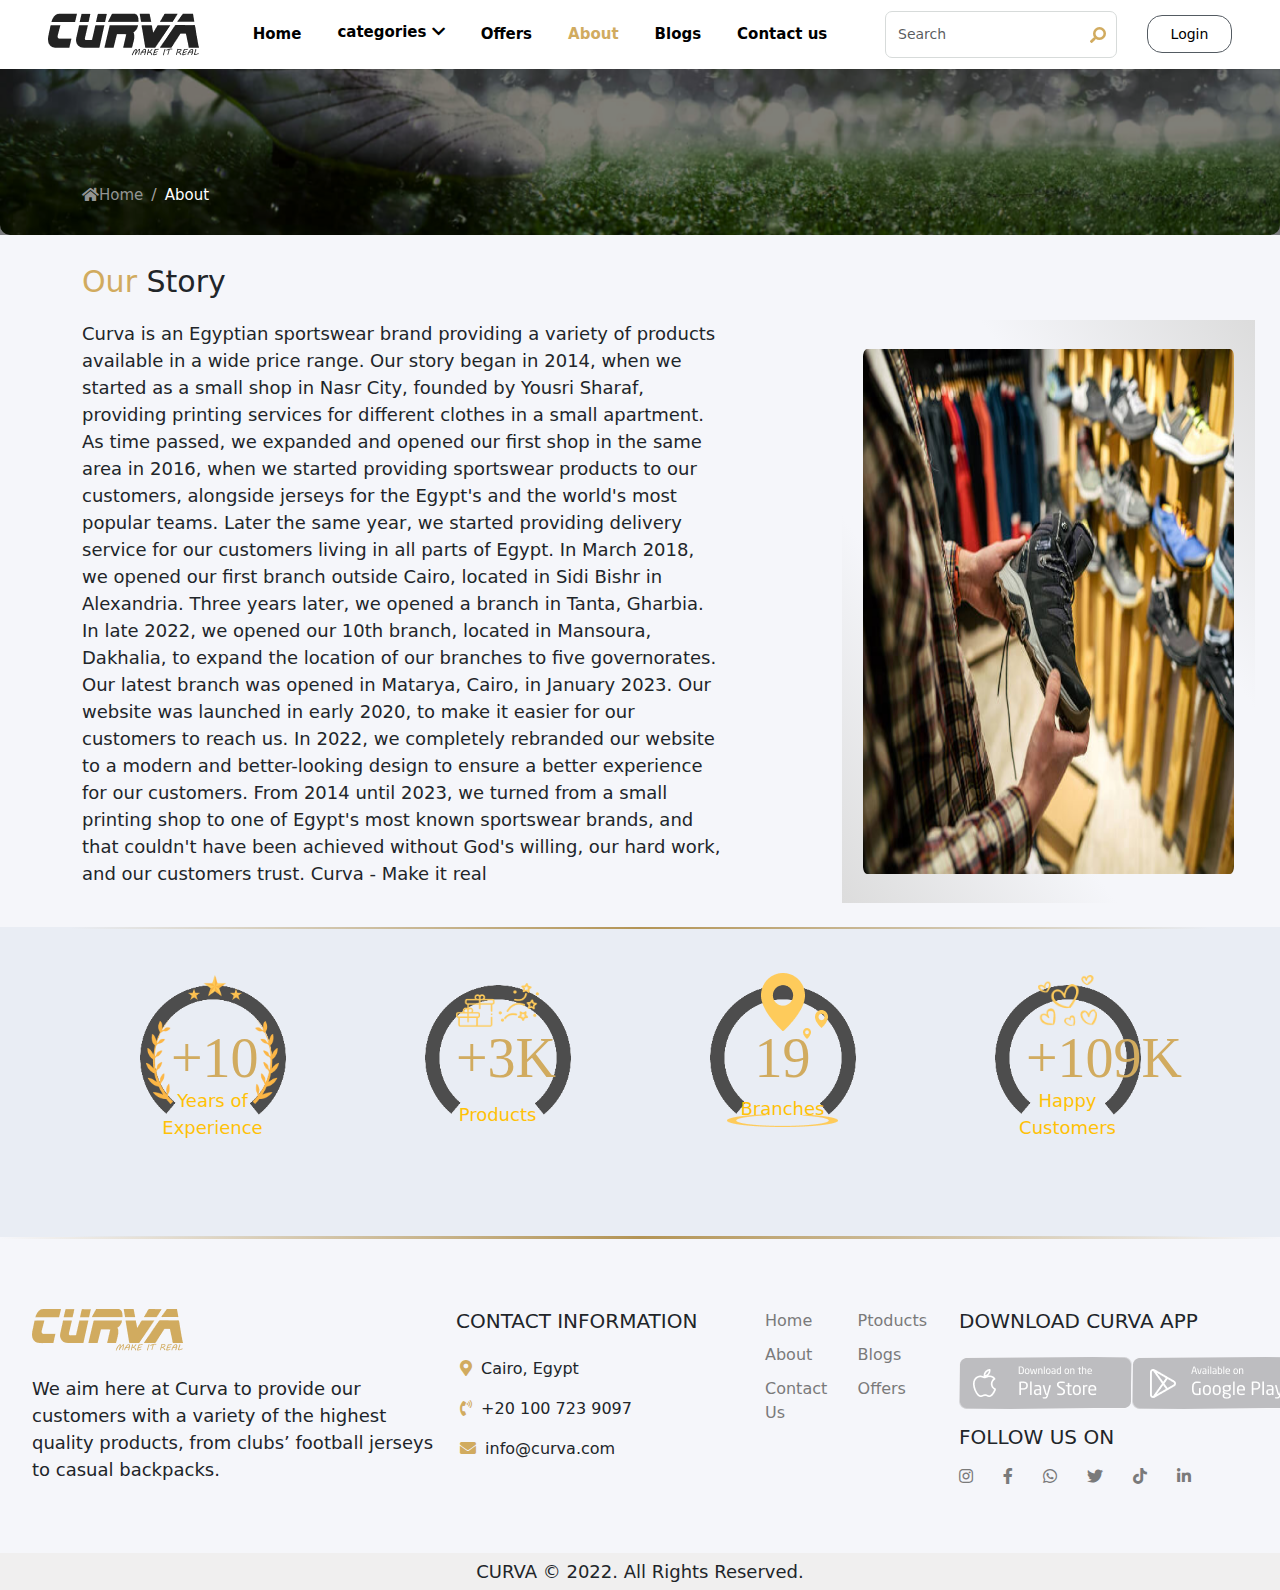
==== commit 455e709a: "seventh Upload" ====
--- a/About.html
+++ b/About.html
@@ -38,8 +38,8 @@
                             </ul>
                         </div>
                     </li>
-                    <li class="header-chooses-li nav-item"><a href="./Offers.html" class="header-chooses-li-a nav-link">Offers</a></li>
-                    <li class="header-chooses-li nav-item"><a href="./About.html" class="header-chooses-li-a nav-link">About</a></li>
+                    <li class="header-chooses-li nav-item"><a href="./Offers.html" class="header-chooses-li-a nav-link ">Offers</a></li>
+                    <li class="header-chooses-li nav-item"><a href="./About.html" class="header-chooses-li-a nav-link link_head router-link-exact-active router-link-active">About</a></li>
                     <li class="header-chooses-li nav-item"><a href="./Blogs.html" class="header-chooses-li-a nav-link">Blogs</a></li>
                     <li class="header-chooses-li nav-item"><a href="./Contact-Us.html" class="header-chooses-li-a nav-link">Contact us</a></li>
                   </ul>
--- a/CSS/style.css
+++ b/CSS/style.css
@@ -22,7 +22,7 @@
 }
 
 .header-chooses-li-a{
-   color:rgb(127, 37, 37);
+    color: #000;
    font-weight: bold;
    font-size: 15px;
    margin-right:20px ;
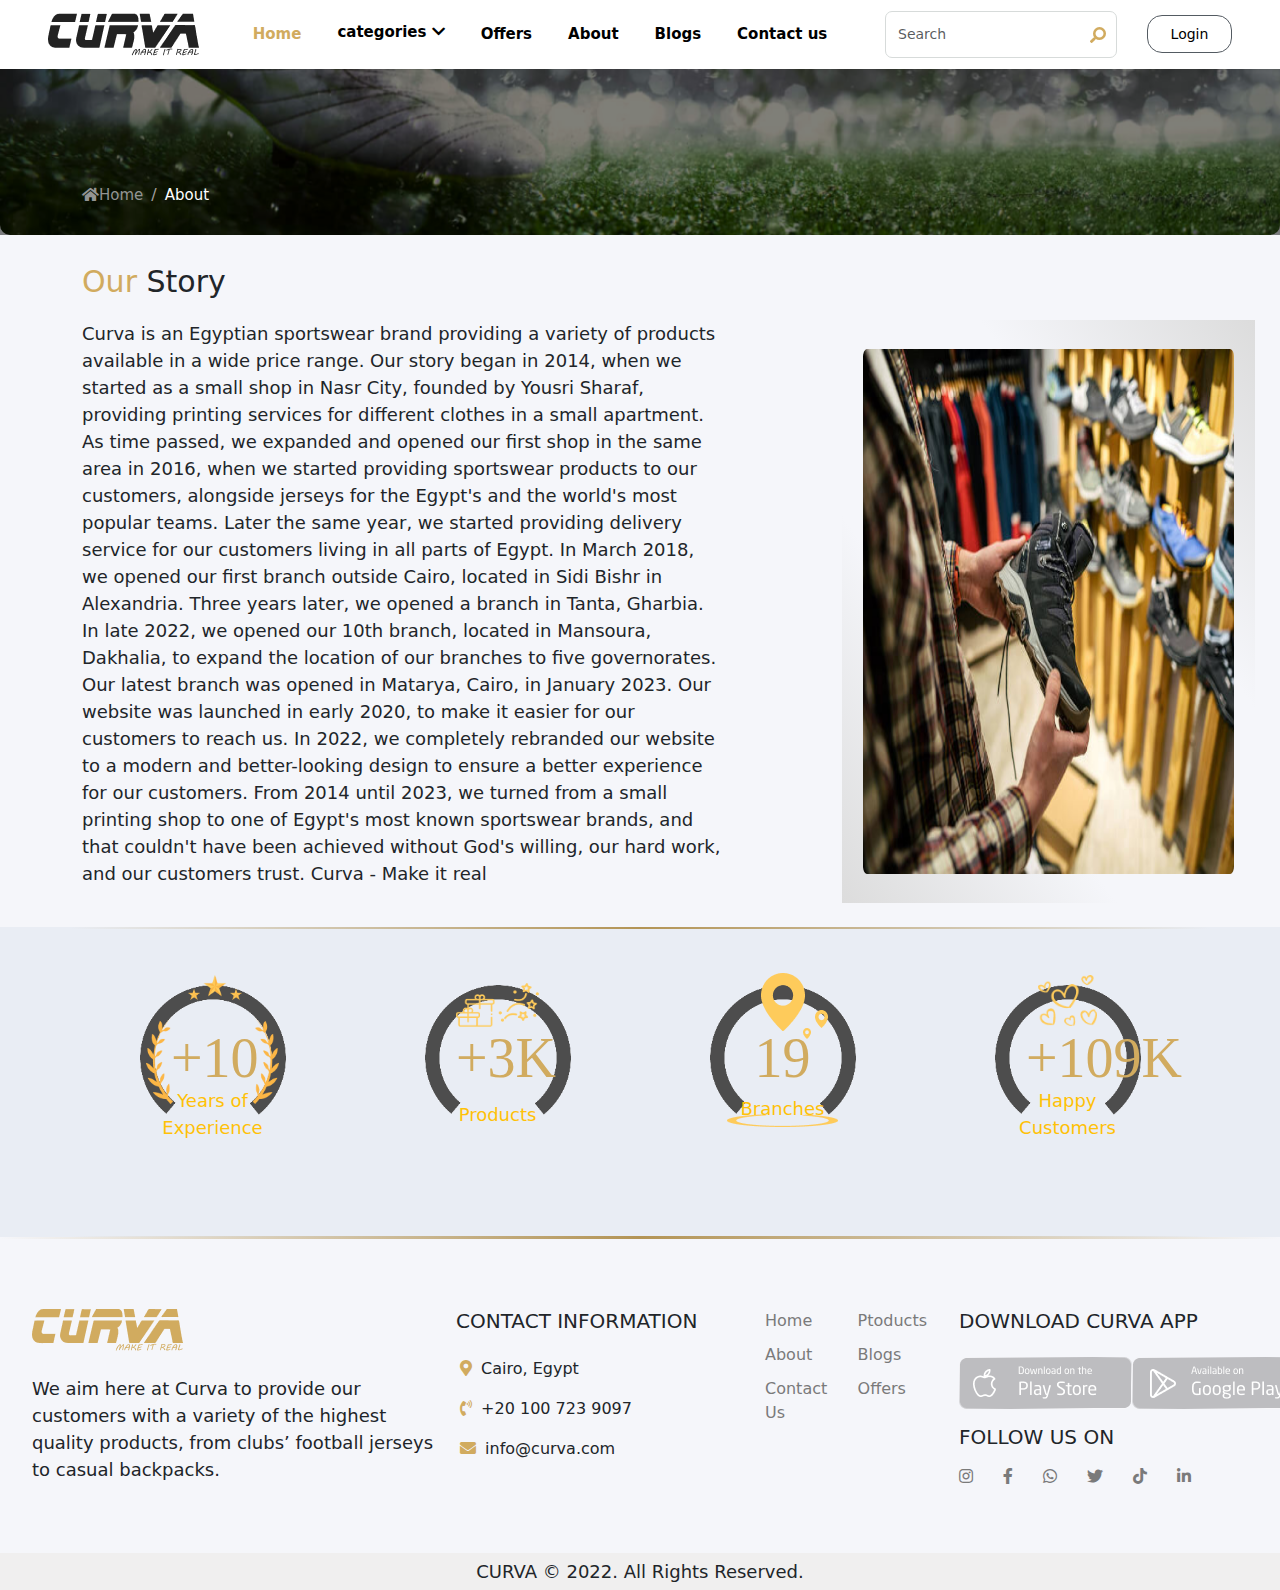
==== commit 91c857ca: "l Upload" ====
--- a/About.html
+++ b/About.html
@@ -11,19 +11,19 @@
     <header>
         <nav class="navbar fixed-top navbar-expand-sm bg-white">
             <div class="container-fluid px-5 d-flex">
-                <a class="navbar-brand" href="javascript:void(0)"><img src="./images/download (3).png" alt="" class="icon-header"></a>
+                <a class="navbar-brand" href="./index.html"><img src="./images/download (3).png" alt="" class="icon-header"></a>
                 <button class="navbar-toggler" type="button" data-bs-toggle="collapse" data-bs-target="#mynavbar">
                   <span class="navbar-toggler-icon" ></span>
                 </button>
                 <div class="collapse navbar-collapse " id="mynavbar">
                   <ul class="navbar-nav m-auto">
                     <li class="header-chooses-li nav-item">
-                      <a class="header-chooses-li-a nav-link" href="./index.html">Home</a>
+                      <a class="header-chooses-li-a nav-link link_head router-link-exact-active router-link-active" href="./index.html">Home</a>
                     </li>
                     <li class="header-chooses-list">
                         <a href="./Products.html" class="header-a1 header-chooses-li-a nav-link">categories <i class="fas fa-chevron-down i1"></i></a>
                         <div class="header-cacategories py-2">
-                            <p href="#" class="header-categories-p">categories</p>
+                            <p href="#" class="header-categories-p" style="color: #d1ab5f;">categories</p>
                             <ul class="header-chooses ul1">
                                 <li class="header-categories-ul1-li header-chooses-li-a"><a href="#" class="header-categories-ul1-li-a header-categories-ul1-li-a1">Football clothes</a></li>
                                 <li class="header-categories-ul1-li header-chooses-li-a"><a href="#" class="header-categories-ul1-li-a header-categories-ul1-li-a1">Football shoes</a></li>
@@ -39,7 +39,7 @@
                         </div>
                     </li>
                     <li class="header-chooses-li nav-item"><a href="./Offers.html" class="header-chooses-li-a nav-link ">Offers</a></li>
-                    <li class="header-chooses-li nav-item"><a href="./About.html" class="header-chooses-li-a nav-link link_head router-link-exact-active router-link-active">About</a></li>
+                    <li class="header-chooses-li nav-item"><a href="./About.html" class="header-chooses-li-a nav-link">About</a></li>
                     <li class="header-chooses-li nav-item"><a href="./Blogs.html" class="header-chooses-li-a nav-link">Blogs</a></li>
                     <li class="header-chooses-li nav-item"><a href="./Contact-Us.html" class="header-chooses-li-a nav-link">Contact us</a></li>
                   </ul>
@@ -242,5 +242,20 @@
         <p class="text-center m-0 p-0">CURVA © 2022. All Rights Reserved.</p>
     </div>
     <script src="https://cdn.jsdelivr.net/npm/bootstrap@5.3.3/dist/js/bootstrap.bundle.min.js"></script>
+    <script>
+                function myFunction() {
+            document.getElementById("myDropdown").classList.toggle("show");
+        }
+        // Close the dropdown menu if the user clicks outside of it
+        window.onclick = function(event) {
+    if (!event.target.matches('.dropbtn')) {
+      var dropdowns = document.getElementsByClassName("dropdown-content");
+        var openDropdown = dropdowns;
+        if (openDropdown.classList.contains('show')) {
+          openDropdown.classList.remove('show');
+        }
+    }
+  }
+    </script>
 </body>
 </html>--- a/CSS/style.css
+++ b/CSS/style.css
@@ -713,8 +713,9 @@
 }
 .list-group .active-all {
     background-color: #f5f6fa;
-    border-left: 2px solid #d1ab5f;
+    border-left: 2px solid #d1ab5f !important;
     border-radius: 10px;
+    color: #d1ab5f;
 }
 .curva-granola-btn{
     background-color: #d1ab5f !important;
@@ -1112,4 +1113,25 @@
     border: 1px solid #939393 !important;
     border-radius: 8px !important;
     color: #939393 !important;
-}+}
+.category-list:hover{
+    color: #d1ab5f;
+    background-color: #f5f6fa;
+}
+.fav-color {
+    color: #c45858;
+}
+.curva-pagination>li>button,.curva-pagination>li>span {
+    color: #000 !important;
+    border: 1px solid #e9edf4 !important;
+}
+.curva-pagination>li.active>button,.curva-pagination>li>button:focus {
+    background-color: #e9edf4!important;
+    box-shadow: none;
+}
+.header-categories-ul1-li-a:hover{
+    color: #d1ab5f !important;;
+}
+.header-categories-p{
+    color:#d1ab5f ;
+}    
